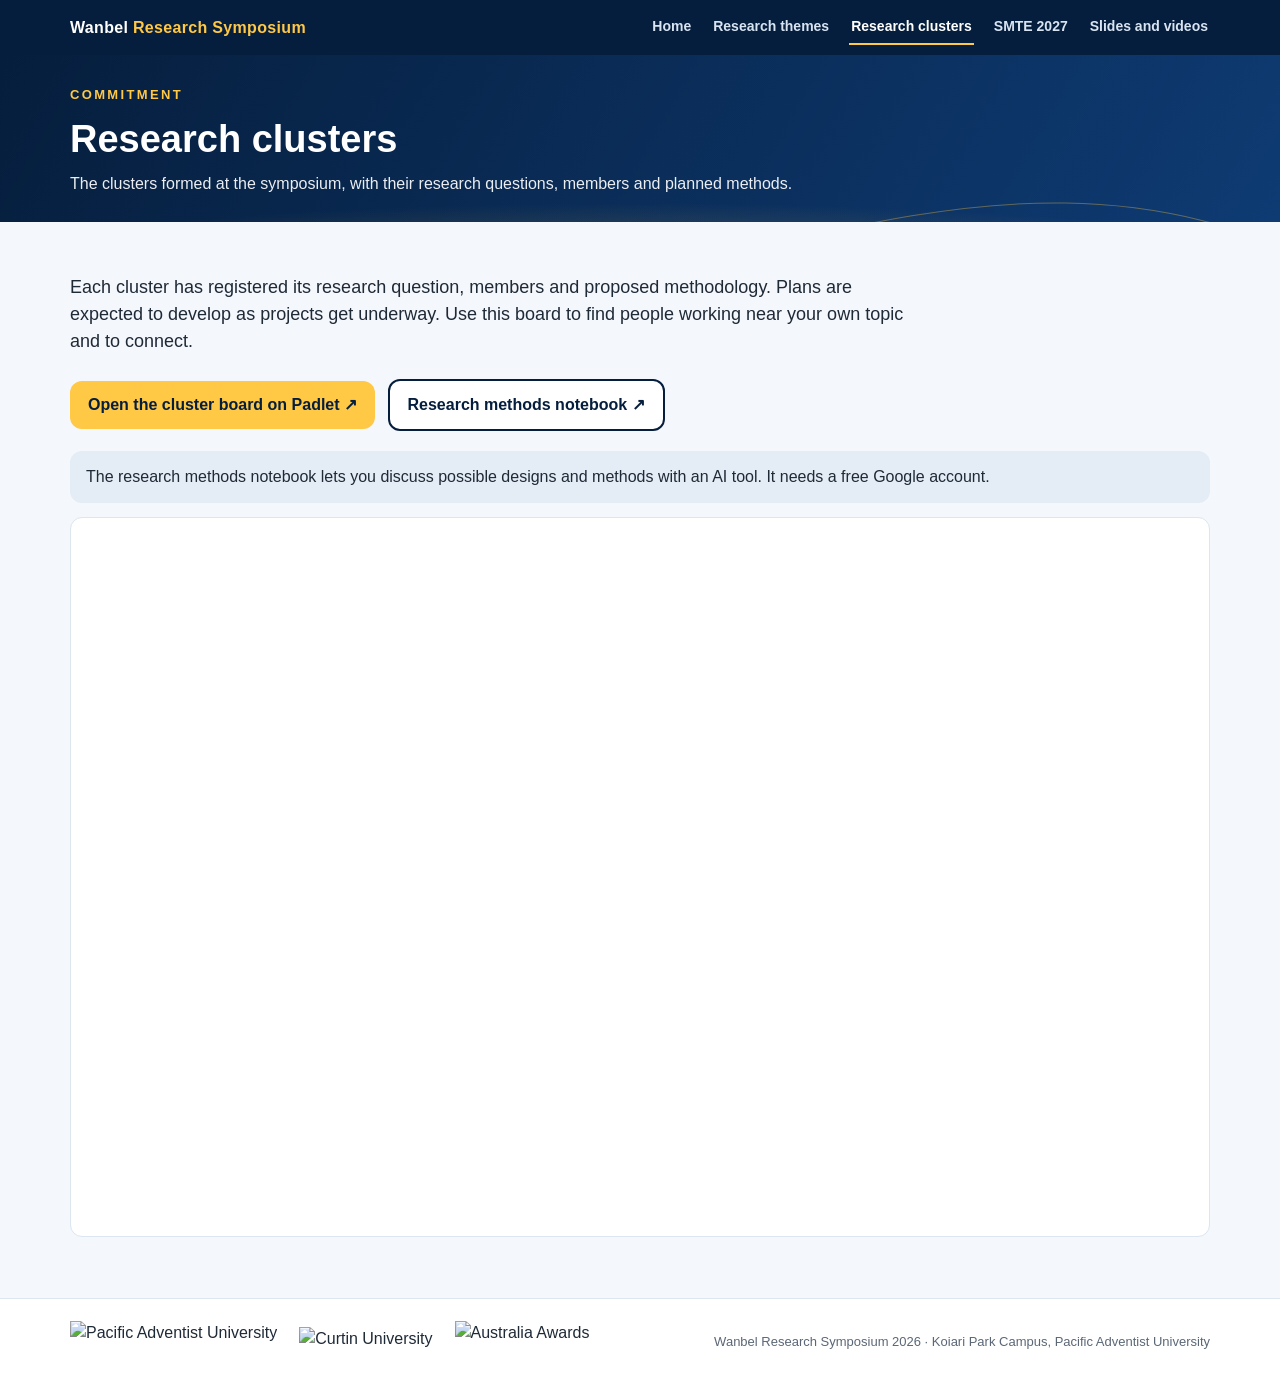
==== clusters.html @ 5c3ede43 "Add files via upload" ====
<!DOCTYPE html><html lang="en"><head><meta charset="utf-8"><meta name="viewport" content="width=device-width, initial-scale=1"><title>Research clusters · Wanbel Research Symposium 2026</title><link rel="stylesheet" href="style.css"></head><body><nav class="top"><div class="wrap"><a class="brand" href="index.html">Wanbel <span>Research Symposium</span></a><a class="l" href="index.html">Home</a><a class="l" href="themes.html">Research themes</a><a class="l on" href="clusters.html">Research clusters</a><a class="l" href="smte2027.html">SMTE 2027</a><a class="l" href="resources.html">Slides and videos</a></div></nav><div class="page-h"><div class="wrap"><div class="kick">Commitment</div><h1>Research clusters</h1><p>The clusters formed at the symposium, with their research questions, members and planned methods.</p></div></div>
<main class="wrap"><section>
<p class="lead">Each cluster has registered its research question, members and proposed methodology. Plans are expected to develop as projects get underway. Use this board to find people working near your own topic and to connect.</p>
<a class="btn" href="https://padlet.com/curtinschoolofeducation/wanbel-research-symposium-2026-research-clusters-s025qxuvh6d6tyvyw1vt" target="_blank" rel="noopener">Open the cluster board on Padlet ↗</a>
<a class="btn alt" href="https://notebook.google.com/notebook/b9a454ba-93ff-4b51-8f4b-78c9e6ec5875" target="_blank" rel="noopener">Research methods notebook ↗</a>
<div class="note">The research methods notebook lets you discuss possible designs and methods with an AI tool. It needs a free Google account.</div>
<iframe class="embed" src="https://padlet.com/embed/s025qxuvh6d6tyvyw1vt" allow="camera;microphone;geolocation" title="Research clusters board"></iframe>
</section></main><footer class="site"><div class="wrap"><img src="pau.png" alt="Pacific Adventist University"><img src="curtin.png" alt="Curtin University"><img src="aa.png" alt="Australia Awards"><div class="small">Wanbel Research Symposium 2026 · Koiari Park Campus, Pacific Adventist University</div></div></footer><script src="site.js"></script></body></html>
---- style.css ----
:root{--navy:#061E3D;--blue:#1867B8;--gold:#FFC845;--ink:#1F2A37;--muted:#5B6776;--bg:#F4F7FB;--line:#DCE5F0;--maroon:#63263C;--cream:#FAF4E8}
*{box-sizing:border-box}html,body{margin:0}
body{font-family:Arial,Helvetica,sans-serif;background:var(--bg);color:var(--ink);line-height:1.5}
a{color:var(--blue)}
.wrap{max-width:1180px;margin:0 auto;padding:0 20px}
.wide{max-width:1880px}
nav.top{background:var(--navy);position:sticky;top:0;z-index:10}
nav.top .wrap{display:flex;flex-wrap:wrap;align-items:center;gap:4px 18px;padding-top:10px;padding-bottom:10px}
nav.top .brand{color:#fff;font-weight:800;text-decoration:none;margin-right:auto;letter-spacing:.02em}
nav.top .brand span{color:var(--gold)}
nav.top a.l{color:#D8E4F2;text-decoration:none;font-size:14px;font-weight:700;padding:6px 2px;border-bottom:2px solid transparent}
nav.top a.l:hover,nav.top a.l.on{color:#fff;border-bottom-color:var(--gold)}
.hero{background:linear-gradient(135deg,var(--navy),var(--blue));color:#fff;padding:56px 0 50px}
.kick{color:var(--gold);font-weight:700;letter-spacing:.18em;font-size:13px;text-transform:uppercase}
.hero h1{font-size:clamp(34px,5vw,60px);line-height:1.05;margin:10px 0 12px}
.hero .sub{font-size:clamp(17px,2vw,22px);font-style:italic;opacity:.95;margin:0 0 18px}
.hero .meta{font-weight:700;font-size:16px}
.page-h{background:linear-gradient(135deg,var(--navy),var(--blue));color:#fff;padding:30px 0 26px}
.page-h h1{margin:6px 0 4px;font-size:clamp(26px,3vw,38px)}
.page-h p{margin:0;opacity:.92}
section{padding:34px 0}
h2{font-size:26px;margin:0 0 14px;color:var(--navy)}
.lead{font-size:18px;max-width:860px}
.cards{display:grid;gap:16px;grid-template-columns:repeat(auto-fit,minmax(250px,1fr))}
.card{background:#fff;border:1px solid var(--line);border-radius:14px;padding:20px;box-shadow:0 1px 3px rgba(6,30,61,.06);text-decoration:none;color:var(--ink);display:block;transition:transform .15s,box-shadow .15s}
a.card:hover{transform:translateY(-2px);box-shadow:0 6px 16px rgba(6,30,61,.12)}
.card .t{font-weight:800;font-size:19px;color:var(--navy);margin:6px 0 6px}
.card .d{color:var(--muted);font-size:15px;margin:0}
.card .go{color:var(--blue);font-weight:700;font-size:14px;margin-top:10px;display:inline-block}
.tag{display:inline-block;background:var(--gold);color:var(--navy);font-weight:800;border-radius:8px;padding:3px 9px;font-size:13px}
.aims{counter-reset:a;list-style:none;padding:0;margin:0;display:grid;gap:12px;grid-template-columns:repeat(auto-fit,minmax(240px,1fr))}
.aims li{counter-increment:a;background:#fff;border-left:5px solid var(--gold);border-radius:10px;padding:14px 16px 14px 54px;position:relative;box-shadow:0 1px 3px rgba(6,30,61,.06)}
.aims li::before{content:counter(a);position:absolute;left:14px;top:14px;width:28px;height:28px;border-radius:50%;background:var(--navy);color:var(--gold);font-weight:800;display:flex;align-items:center;justify-content:center}
.note{background:#fff;border:1px solid var(--line);border-left:6px solid var(--blue);border-radius:10px;padding:14px 16px;margin:14px 0}
.btn{display:inline-block;background:var(--gold);color:var(--navy);font-weight:800;text-decoration:none;border-radius:12px;padding:12px 18px;margin:6px 8px 6px 0}
.btn.alt{background:#fff;border:2px solid var(--navy)}
footer.site{background:#fff;border-top:1px solid var(--line);padding:22px 0 30px;margin-top:20px}
footer.site .wrap{display:flex;flex-wrap:wrap;align-items:center;gap:22px}
footer.site img{height:42px;width:auto}
footer.site img[alt="Curtin University"]{height:30px}
footer.site .small{color:var(--muted);font-size:13px;margin-left:auto}
table{border-collapse:collapse;width:100%;background:#fff;border-radius:10px;overflow:hidden}
td,th{text-align:left;padding:10px 14px;border-bottom:1px solid var(--line)}
th{background:var(--navy);color:#fff;font-size:14px}
.embed{width:100%;height:80vh;min-height:560px;border:1px solid var(--line);border-radius:12px;background:#fff}
.card.deck{padding:0;overflow:hidden}
.card.deck img{width:100%;display:block;aspect-ratio:16/9;object-fit:cover;border-bottom:1px solid var(--line)}
.card.deck .t,.card.deck .d,.card.deck .go{margin-left:18px;margin-right:18px}
.card.deck .go{margin-bottom:16px}

/* ---------- lighter, livelier layer ---------- */
.hero,.page-h{position:relative;overflow:hidden;background:linear-gradient(120deg,#061E3D,#0E3B73,#1867B8,#0B2E5C);background-size:300% 300%;animation:drift 18s ease-in-out infinite}
@keyframes drift{0%{background-position:0% 50%}50%{background-position:100% 50%}100%{background-position:0% 50%}}
.hero::after,.page-h::after{content:"";position:absolute;inset:auto -10% -40px -10%;height:140px;background:radial-gradient(60% 60% at 50% 100%,rgba(255,200,69,.22),transparent 70%);pointer-events:none}
.waves{position:absolute;inset:0;pointer-events:none;opacity:.35}
.waves path{fill:none;stroke:#FFC845;stroke-width:1;animation:wave 12s ease-in-out infinite alternate}
.waves path:nth-child(2){animation-duration:15s;stroke:#8FB3DA}
.waves path:nth-child(3){animation-duration:19s}
@keyframes wave{from{transform:translateX(-40px)}to{transform:translateX(40px)}}
.hero .wrap,.page-h .wrap{position:relative;z-index:2}
.flybird{position:absolute;top:18px;right:-200px;width:150px;z-index:3;pointer-events:none;animation:fly 16s linear infinite}
@keyframes fly{0%{transform:translate(0,0)}45%{transform:translate(calc(-100vw - 260px),40px)}100%{transform:translate(calc(-100vw - 260px),40px)}}
/* open layouts instead of boxes */
.card{background:none;border:none;box-shadow:none;padding:6px 0 0;border-radius:0}
a.card:hover{transform:none;box-shadow:none}
.card .t{font-size:21px;position:relative;display:inline}
a.card .t{background-image:linear-gradient(var(--gold),var(--gold));background-size:0 3px;background-repeat:no-repeat;background-position:0 100%;transition:background-size .35s}
a.card:hover .t{background-size:100% 3px}
.card .go{transition:transform .25s}
a.card:hover .go{transform:translateX(6px)}
.cards{gap:30px 34px}
.card.deck{padding:0;overflow:visible;background:none;border:none}
.card.deck img{border-radius:14px;border:none;box-shadow:0 10px 24px rgba(6,30,61,.18);transition:transform .35s,box-shadow .35s;margin-bottom:12px}
.card.deck:hover img{transform:translateY(-4px) scale(1.02);box-shadow:0 16px 32px rgba(6,30,61,.25)}
.card.deck .t,.card.deck .d,.card.deck .go{margin-left:0;margin-right:0}
.aims li{background:none;box-shadow:none;border-left:none;padding:0 0 0 64px;font-size:18px;font-weight:700;color:var(--navy);min-height:52px}
.aims li::before{width:48px;height:48px;font-size:22px;top:-4px;left:0;background:var(--gold);color:var(--navy)}
.strand{display:flex;gap:16px;align-items:flex-start}
.strand .big{flex:0 0 auto;width:64px;height:64px;border-radius:50%;background:var(--navy);color:var(--gold);font-weight:900;font-size:30px;display:flex;align-items:center;justify-content:center;transition:transform .3s}
.strand:hover .big{transform:rotate(-8deg) scale(1.08)}
.note{border:none;background:rgba(24,103,184,.07);border-radius:12px}
h2{position:relative;padding-bottom:10px}
h2::after{content:"";position:absolute;left:0;bottom:0;width:56px;height:4px;border-radius:2px;background:var(--gold)}
table{box-shadow:0 6px 18px rgba(6,30,61,.08)}
/* reveal on scroll */
.reveal{opacity:0;transform:translateY(26px);transition:opacity .7s ease,transform .7s ease}
.reveal.in{opacity:1;transform:none}
.cards .reveal:nth-child(2){transition-delay:.08s}.cards .reveal:nth-child(3){transition-delay:.16s}.cards .reveal:nth-child(4){transition-delay:.24s}.cards .reveal:nth-child(5){transition-delay:.32s}
@media (prefers-reduced-motion:reduce){.hero,.page-h,.waves path,.flybird{animation:none}.flybird{display:none}.reveal{opacity:1;transform:none;transition:none}}
@media (max-width:700px){.flybird{width:100px}}
.fits{margin-top:12px;display:flex;flex-wrap:wrap;gap:6px;align-items:center}
.fits span{font-size:12px;color:var(--muted);width:100%}
.fit{background:var(--navy);color:var(--gold);font-weight:800;font-size:13px;border-radius:7px;padding:4px 8px;text-decoration:none;transition:transform .2s}
.fit:hover{transform:translateY(-2px)}
.smh{position:relative;overflow:hidden;background:#63263C;color:#fff}
.smin{display:grid;grid-template-columns:minmax(0,1fr) minmax(0,1.05fr);gap:40px;align-items:stretch;padding-top:235px;padding-bottom:70px}
.motif .big{position:relative;z-index:2;font-weight:900;line-height:.86;font-size:clamp(84px,12vw,170px);letter-spacing:-.02em;margin-top:-.07em}
.motif .big span{display:block;color:#FFF9EC}.motif .big .yr{color:#F0D497}
.motif i{font-style:normal}
.smt{display:flex;flex-direction:column;justify-content:space-between;gap:12px}
.bird{position:absolute;left:0;top:0;z-index:1;opacity:0;pointer-events:none;will-change:transform}
.smt .kick{color:#F0D497;margin:0}
.smt h1{font-size:clamp(28px,3.1vw,44px);line-height:1.04;margin:8px 0 0}
.smt .sub{font-size:clamp(16px,1.6vw,20px);font-style:italic;margin:0 0 6px}
.smt .meta{font-weight:700;line-height:1.3}
@media(max-width:820px){.smin{grid-template-columns:1fr;padding-top:175px}}
.birdsvg{position:absolute;inset:0;width:100%;height:100%;z-index:1;pointer-events:none;opacity:0;overflow:visible}
.smh .smin{position:relative;z-index:2}
.perchimg{position:absolute;z-index:1;opacity:0;pointer-events:none;transition:transform .5s ease;height:auto}
.flyerimg{position:absolute;left:0;top:0;z-index:3;opacity:0;pointer-events:none;will-change:transform;height:auto}
.birdcv{position:absolute;inset:0;width:100%;height:100%;z-index:3;pointer-events:none}
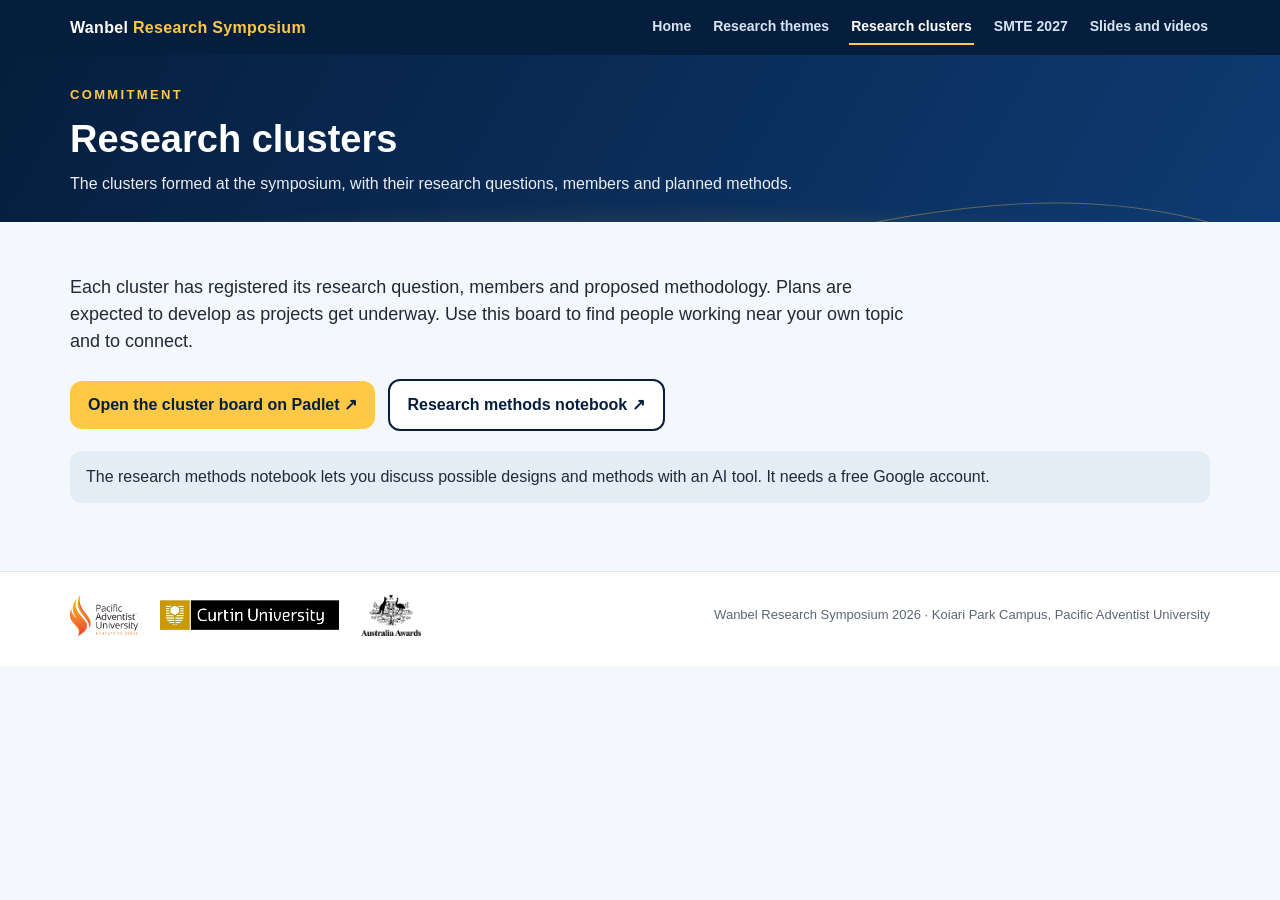
==== commit f21b730c: "Full Wanbel symposium site with images, slides and event photos Co-Authored-By: Claude Opus 5.5 <nor" ====
--- a/clusters.html
+++ b/clusters.html
@@ -1,8 +1,8 @@
-<!DOCTYPE html><html lang="en"><head><meta charset="utf-8"><meta name="viewport" content="width=device-width, initial-scale=1"><title>Research clusters · Wanbel Research Symposium 2026</title><link rel="stylesheet" href="style.css"></head><body><nav class="top"><div class="wrap"><a class="brand" href="index.html">Wanbel <span>Research Symposium</span></a><a class="l" href="index.html">Home</a><a class="l" href="themes.html">Research themes</a><a class="l on" href="clusters.html">Research clusters</a><a class="l" href="smte2027.html">SMTE 2027</a><a class="l" href="resources.html">Slides and videos</a></div></nav><div class="page-h"><div class="wrap"><div class="kick">Commitment</div><h1>Research clusters</h1><p>The clusters formed at the symposium, with their research questions, members and planned methods.</p></div></div>
+<!DOCTYPE html><html lang="en"><head><meta charset="utf-8"><meta name="viewport" content="width=device-width, initial-scale=1"><title>Research clusters · Wanbel Research Symposium 2026</title><link rel="stylesheet" href="assets/style.css"></head><body><nav class="top"><div class="wrap"><a class="brand" href="index.html">Wanbel <span>Research Symposium</span></a><a class="l" href="index.html">Home</a><a class="l" href="themes.html">Research themes</a><a class="l on" href="clusters.html">Research clusters</a><a class="l" href="smte2027.html">SMTE 2027</a><a class="l" href="resources.html">Slides and videos</a></div></nav><div class="page-h"><div class="wrap"><div class="kick">Commitment</div><h1>Research clusters</h1><p>The clusters formed at the symposium, with their research questions, members and planned methods.</p></div></div>
 <main class="wrap"><section>
 <p class="lead">Each cluster has registered its research question, members and proposed methodology. Plans are expected to develop as projects get underway. Use this board to find people working near your own topic and to connect.</p>
 <a class="btn" href="https://padlet.com/curtinschoolofeducation/wanbel-research-symposium-2026-research-clusters-s025qxuvh6d6tyvyw1vt" target="_blank" rel="noopener">Open the cluster board on Padlet ↗</a>
 <a class="btn alt" href="https://notebook.google.com/notebook/b9a454ba-93ff-4b51-8f4b-78c9e6ec5875" target="_blank" rel="noopener">Research methods notebook ↗</a>
 <div class="note">The research methods notebook lets you discuss possible designs and methods with an AI tool. It needs a free Google account.</div>
-<iframe class="embed" src="https://padlet.com/embed/s025qxuvh6d6tyvyw1vt" allow="camera;microphone;geolocation" title="Research clusters board"></iframe>
-</section></main><footer class="site"><div class="wrap"><img src="pau.png" alt="Pacific Adventist University"><img src="curtin.png" alt="Curtin University"><img src="aa.png" alt="Australia Awards"><div class="small">Wanbel Research Symposium 2026 · Koiari Park Campus, Pacific Adventist University</div></div></footer><script src="site.js"></script></body></html>+
+</section></main><footer class="site"><div class="wrap"><img src="assets/pau.png" alt="Pacific Adventist University"><img src="assets/curtin.png" alt="Curtin University"><img src="assets/aa.png" alt="Australia Awards"><div class="small">Wanbel Research Symposium 2026 · Koiari Park Campus, Pacific Adventist University</div></div></footer><script src="assets/site.js"></script></body></html>
--- a/assets/style.css
+++ b/assets/style.css
@@ -0,0 +1,113 @@
+:root{--navy:#061E3D;--blue:#1867B8;--gold:#FFC845;--ink:#1F2A37;--muted:#5B6776;--bg:#F4F7FB;--line:#DCE5F0;--maroon:#63263C;--cream:#FAF4E8}
+*{box-sizing:border-box}html,body{margin:0}
+body{font-family:Arial,Helvetica,sans-serif;background:var(--bg);color:var(--ink);line-height:1.5}
+a{color:var(--blue)}
+.wrap{max-width:1180px;margin:0 auto;padding:0 20px}
+.wide{max-width:1880px}
+nav.top{background:var(--navy);position:sticky;top:0;z-index:10}
+nav.top .wrap{display:flex;flex-wrap:wrap;align-items:center;gap:4px 18px;padding-top:10px;padding-bottom:10px}
+nav.top .brand{color:#fff;font-weight:800;text-decoration:none;margin-right:auto;letter-spacing:.02em}
+nav.top .brand span{color:var(--gold)}
+nav.top a.l{color:#D8E4F2;text-decoration:none;font-size:14px;font-weight:700;padding:6px 2px;border-bottom:2px solid transparent}
+nav.top a.l:hover,nav.top a.l.on{color:#fff;border-bottom-color:var(--gold)}
+.hero{background:linear-gradient(135deg,var(--navy),var(--blue));color:#fff;padding:56px 0 50px}
+.kick{color:var(--gold);font-weight:700;letter-spacing:.18em;font-size:13px;text-transform:uppercase}
+.hero h1{font-size:clamp(34px,5vw,60px);line-height:1.05;margin:10px 0 12px}
+.hero .sub{font-size:clamp(17px,2vw,22px);font-style:italic;opacity:.95;margin:0 0 18px}
+.hero .meta{font-weight:700;font-size:16px}
+.page-h{background:linear-gradient(135deg,var(--navy),var(--blue));color:#fff;padding:30px 0 26px}
+.page-h h1{margin:6px 0 4px;font-size:clamp(26px,3vw,38px)}
+.page-h p{margin:0;opacity:.92}
+section{padding:34px 0}
+h2{font-size:26px;margin:0 0 14px;color:var(--navy)}
+.lead{font-size:18px;max-width:860px}
+.cards{display:grid;gap:16px;grid-template-columns:repeat(auto-fit,minmax(250px,1fr))}
+.card{background:#fff;border:1px solid var(--line);border-radius:14px;padding:20px;box-shadow:0 1px 3px rgba(6,30,61,.06);text-decoration:none;color:var(--ink);display:block;transition:transform .15s,box-shadow .15s}
+a.card:hover{transform:translateY(-2px);box-shadow:0 6px 16px rgba(6,30,61,.12)}
+.card .t{font-weight:800;font-size:19px;color:var(--navy);margin:6px 0 6px}
+.card .d{color:var(--muted);font-size:15px;margin:0}
+.card .go{color:var(--blue);font-weight:700;font-size:14px;margin-top:10px;display:inline-block}
+.tag{display:inline-block;background:var(--gold);color:var(--navy);font-weight:800;border-radius:8px;padding:3px 9px;font-size:13px}
+.aims{counter-reset:a;list-style:none;padding:0;margin:0;display:grid;gap:12px;grid-template-columns:repeat(auto-fit,minmax(240px,1fr))}
+.aims li{counter-increment:a;background:#fff;border-left:5px solid var(--gold);border-radius:10px;padding:14px 16px 14px 54px;position:relative;box-shadow:0 1px 3px rgba(6,30,61,.06)}
+.aims li::before{content:counter(a);position:absolute;left:14px;top:14px;width:28px;height:28px;border-radius:50%;background:var(--navy);color:var(--gold);font-weight:800;display:flex;align-items:center;justify-content:center}
+.note{background:#fff;border:1px solid var(--line);border-left:6px solid var(--blue);border-radius:10px;padding:14px 16px;margin:14px 0}
+.btn{display:inline-block;background:var(--gold);color:var(--navy);font-weight:800;text-decoration:none;border-radius:12px;padding:12px 18px;margin:6px 8px 6px 0}
+.btn.alt{background:#fff;border:2px solid var(--navy)}
+footer.site{background:#fff;border-top:1px solid var(--line);padding:22px 0 30px;margin-top:20px}
+footer.site .wrap{display:flex;flex-wrap:wrap;align-items:center;gap:22px}
+footer.site img{height:42px;width:auto}
+footer.site img[alt="Curtin University"]{height:30px}
+footer.site .small{color:var(--muted);font-size:13px;margin-left:auto}
+table{border-collapse:collapse;width:100%;background:#fff;border-radius:10px;overflow:hidden}
+td,th{text-align:left;padding:10px 14px;border-bottom:1px solid var(--line)}
+th{background:var(--navy);color:#fff;font-size:14px}
+.embed{width:100%;height:80vh;min-height:560px;border:1px solid var(--line);border-radius:12px;background:#fff}
+.card.deck{padding:0;overflow:hidden}
+.card.deck img{width:100%;display:block;aspect-ratio:16/9;object-fit:cover;border-bottom:1px solid var(--line)}
+.card.deck .t,.card.deck .d,.card.deck .go{margin-left:18px;margin-right:18px}
+.card.deck .go{margin-bottom:16px}
+
+/* ---------- lighter, livelier layer ---------- */
+.hero,.page-h{position:relative;overflow:hidden;background:linear-gradient(120deg,#061E3D,#0E3B73,#1867B8,#0B2E5C);background-size:300% 300%;animation:drift 18s ease-in-out infinite}
+@keyframes drift{0%{background-position:0% 50%}50%{background-position:100% 50%}100%{background-position:0% 50%}}
+.hero::after,.page-h::after{content:"";position:absolute;inset:auto -10% -40px -10%;height:140px;background:radial-gradient(60% 60% at 50% 100%,rgba(255,200,69,.22),transparent 70%);pointer-events:none}
+.waves{position:absolute;inset:0;pointer-events:none;opacity:.35}
+.waves path{fill:none;stroke:#FFC845;stroke-width:1;animation:wave 12s ease-in-out infinite alternate}
+.waves path:nth-child(2){animation-duration:15s;stroke:#8FB3DA}
+.waves path:nth-child(3){animation-duration:19s}
+@keyframes wave{from{transform:translateX(-40px)}to{transform:translateX(40px)}}
+.hero .wrap,.page-h .wrap{position:relative;z-index:2}
+.flybird{position:absolute;top:18px;right:-200px;width:150px;z-index:3;pointer-events:none;animation:fly 16s linear infinite}
+@keyframes fly{0%{transform:translate(0,0)}45%{transform:translate(calc(-100vw - 260px),40px)}100%{transform:translate(calc(-100vw - 260px),40px)}}
+/* open layouts instead of boxes */
+.card{background:none;border:none;box-shadow:none;padding:6px 0 0;border-radius:0}
+a.card:hover{transform:none;box-shadow:none}
+.card .t{font-size:21px;position:relative;display:inline}
+a.card .t{background-image:linear-gradient(var(--gold),var(--gold));background-size:0 3px;background-repeat:no-repeat;background-position:0 100%;transition:background-size .35s}
+a.card:hover .t{background-size:100% 3px}
+.card .go{transition:transform .25s}
+a.card:hover .go{transform:translateX(6px)}
+.cards{gap:30px 34px}
+.card.deck{padding:0;overflow:visible;background:none;border:none}
+.card.deck img{border-radius:14px;border:none;box-shadow:0 10px 24px rgba(6,30,61,.18);transition:transform .35s,box-shadow .35s;margin-bottom:12px}
+.card.deck:hover img{transform:translateY(-4px) scale(1.02);box-shadow:0 16px 32px rgba(6,30,61,.25)}
+.card.deck .t,.card.deck .d,.card.deck .go{margin-left:0;margin-right:0}
+.aims li{background:none;box-shadow:none;border-left:none;padding:0 0 0 64px;font-size:18px;font-weight:700;color:var(--navy);min-height:52px}
+.aims li::before{width:48px;height:48px;font-size:22px;top:-4px;left:0;background:var(--gold);color:var(--navy)}
+.strand{display:flex;gap:16px;align-items:flex-start}
+.strand .big{flex:0 0 auto;width:64px;height:64px;border-radius:50%;background:var(--navy);color:var(--gold);font-weight:900;font-size:30px;display:flex;align-items:center;justify-content:center;transition:transform .3s}
+.strand:hover .big{transform:rotate(-8deg) scale(1.08)}
+.note{border:none;background:rgba(24,103,184,.07);border-radius:12px}
+h2{position:relative;padding-bottom:10px}
+h2::after{content:"";position:absolute;left:0;bottom:0;width:56px;height:4px;border-radius:2px;background:var(--gold)}
+table{box-shadow:0 6px 18px rgba(6,30,61,.08)}
+/* reveal on scroll */
+.reveal{opacity:0;transform:translateY(26px);transition:opacity .7s ease,transform .7s ease}
+.reveal.in{opacity:1;transform:none}
+.cards .reveal:nth-child(2){transition-delay:.08s}.cards .reveal:nth-child(3){transition-delay:.16s}.cards .reveal:nth-child(4){transition-delay:.24s}.cards .reveal:nth-child(5){transition-delay:.32s}
+@media (prefers-reduced-motion:reduce){.hero,.page-h,.waves path,.flybird{animation:none}.flybird{display:none}.reveal{opacity:1;transform:none;transition:none}}
+@media (max-width:700px){.flybird{width:100px}}
+.fits{margin-top:12px;display:flex;flex-wrap:wrap;gap:6px;align-items:center}
+.fits span{font-size:12px;color:var(--muted);width:100%}
+.fit{background:var(--navy);color:var(--gold);font-weight:800;font-size:13px;border-radius:7px;padding:4px 8px;text-decoration:none;transition:transform .2s}
+.fit:hover{transform:translateY(-2px)}
+.smh{position:relative;overflow:hidden;background:#63263C;color:#fff}
+.smin{display:grid;grid-template-columns:minmax(0,1fr) minmax(0,1.05fr);gap:40px;align-items:stretch;padding-top:235px;padding-bottom:70px}
+.motif .big{position:relative;z-index:2;font-weight:900;line-height:.86;font-size:clamp(84px,12vw,170px);letter-spacing:-.02em;margin-top:-.07em}
+.motif .big span{display:block;color:#FFF9EC}.motif .big .yr{color:#F0D497}
+.motif i{font-style:normal}
+.smt{display:flex;flex-direction:column;justify-content:space-between;gap:12px}
+.bird{position:absolute;left:0;top:0;z-index:1;opacity:0;pointer-events:none;will-change:transform}
+.smt .kick{color:#F0D497;margin:0}
+.smt h1{font-size:clamp(28px,3.1vw,44px);line-height:1.04;margin:8px 0 0}
+.smt .sub{font-size:clamp(16px,1.6vw,20px);font-style:italic;margin:0 0 6px}
+.smt .meta{font-weight:700;line-height:1.3}
+@media(max-width:820px){.smin{grid-template-columns:1fr;padding-top:175px}}
+.birdsvg{position:absolute;inset:0;width:100%;height:100%;z-index:1;pointer-events:none;opacity:0;overflow:visible}
+.smh .smin{position:relative;z-index:2}
+.perchimg{position:absolute;z-index:1;opacity:0;pointer-events:none;transition:transform .5s ease;height:auto}
+.flyerimg{position:absolute;left:0;top:0;z-index:3;opacity:0;pointer-events:none;will-change:transform;height:auto}
+.birdcv{position:absolute;inset:0;width:100%;height:100%;z-index:3;pointer-events:none}
+.pg{display:grid;gap:12px;grid-template-columns:repeat(auto-fill,minmax(260px,1fr))}
+.pg img,.pg video{width:100%;aspect-ratio:4/3;object-fit:cover;border-radius:12px;display:block;background:#000}
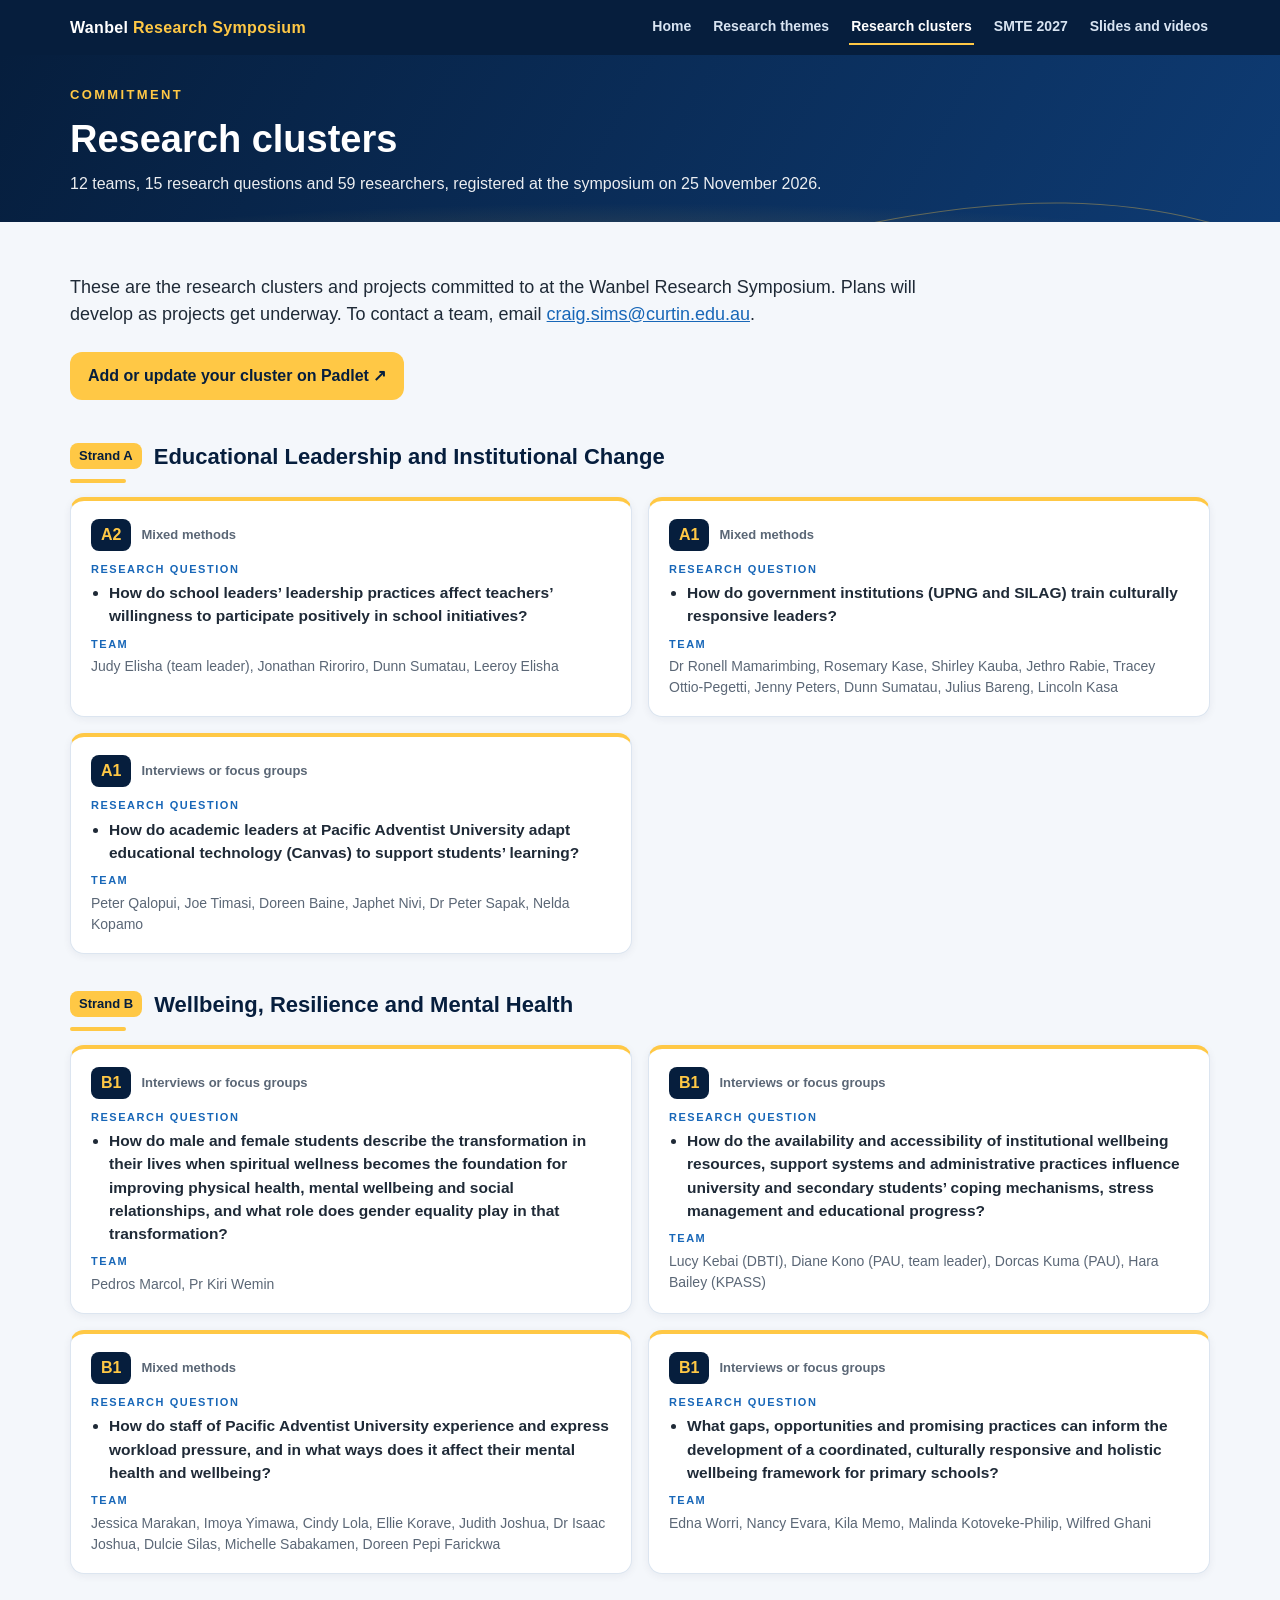
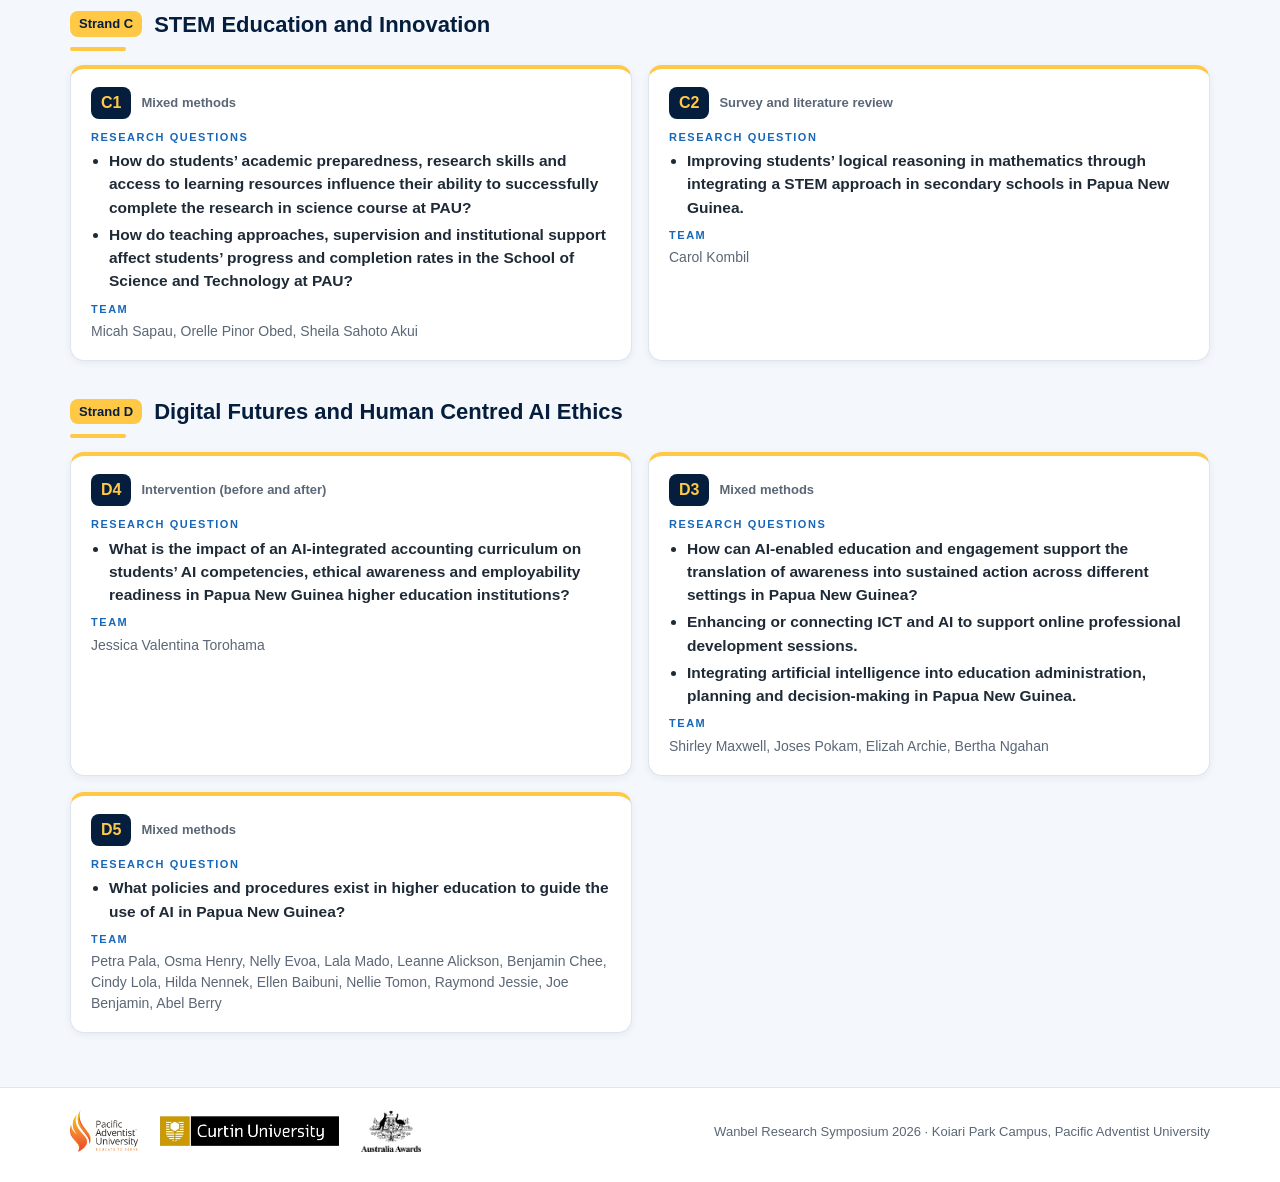
==== commit 1e312f3f: "Add research clusters and Day 3 student presentations Co-Authored-By: Claude Opus 5.5 <noreply@anthr" ====
--- a/clusters.html
+++ b/clusters.html
@@ -1,8 +1,5 @@
-<!DOCTYPE html><html lang="en"><head><meta charset="utf-8"><meta name="viewport" content="width=device-width, initial-scale=1"><title>Research clusters · Wanbel Research Symposium 2026</title><link rel="stylesheet" href="assets/style.css"></head><body><nav class="top"><div class="wrap"><a class="brand" href="index.html">Wanbel <span>Research Symposium</span></a><a class="l" href="index.html">Home</a><a class="l" href="themes.html">Research themes</a><a class="l on" href="clusters.html">Research clusters</a><a class="l" href="smte2027.html">SMTE 2027</a><a class="l" href="resources.html">Slides and videos</a></div></nav><div class="page-h"><div class="wrap"><div class="kick">Commitment</div><h1>Research clusters</h1><p>The clusters formed at the symposium, with their research questions, members and planned methods.</p></div></div>
+<!DOCTYPE html><html lang="en"><head><meta charset="utf-8"><meta name="viewport" content="width=device-width, initial-scale=1"><title>Research clusters · Wanbel Research Symposium 2026</title><link rel="stylesheet" href="assets/style.css"></head><body><nav class="top"><div class="wrap"><a class="brand" href="index.html">Wanbel <span>Research Symposium</span></a><a class="l" href="index.html">Home</a><a class="l" href="themes.html">Research themes</a><a class="l on" href="clusters.html">Research clusters</a><a class="l" href="smte2027.html">SMTE 2027</a><a class="l" href="resources.html">Slides and videos</a></div></nav><div class="page-h"><div class="wrap"><div class="kick">Commitment</div><h1>Research clusters</h1><p>12 teams, 15 research questions and 59 researchers, registered at the symposium on 25 November 2026.</p></div></div>
 <main class="wrap"><section>
-<p class="lead">Each cluster has registered its research question, members and proposed methodology. Plans are expected to develop as projects get underway. Use this board to find people working near your own topic and to connect.</p>
-<a class="btn" href="https://padlet.com/curtinschoolofeducation/wanbel-research-symposium-2026-research-clusters-s025qxuvh6d6tyvyw1vt" target="_blank" rel="noopener">Open the cluster board on Padlet ↗</a>
-<a class="btn alt" href="https://notebook.google.com/notebook/b9a454ba-93ff-4b51-8f4b-78c9e6ec5875" target="_blank" rel="noopener">Research methods notebook ↗</a>
-<div class="note">The research methods notebook lets you discuss possible designs and methods with an AI tool. It needs a free Google account.</div>
-
-</section></main><footer class="site"><div class="wrap"><img src="assets/pau.png" alt="Pacific Adventist University"><img src="assets/curtin.png" alt="Curtin University"><img src="assets/aa.png" alt="Australia Awards"><div class="small">Wanbel Research Symposium 2026 · Koiari Park Campus, Pacific Adventist University</div></div></footer><script src="assets/site.js"></script></body></html>+<p class="lead">These are the research clusters and projects committed to at the Wanbel Research Symposium. Plans will develop as projects get underway. To contact a team, email <a href="mailto:craig.sims@curtin.edu.au">craig.sims@curtin.edu.au</a>.</p>
+<a class="btn" href="https://padlet.com/curtinschoolofeducation/wanbel-research-symposium-2026-research-clusters-s025qxuvh6d6tyvyw1vt" target="_blank" rel="noopener">Add or update your cluster on Padlet ↗</a>
+<h2 class="strandh"><span class="tag">Strand A</span> Educational Leadership and Institutional Change</h2><div class="clist"><article class="cl"><div class="clh"><a class="chipc" href="themes.html#A2">A2</a><span class="meth">Mixed methods</span></div><div class="lab">Research question</div><ul class="q"><li>How do school leaders’ leadership practices affect teachers’ willingness to participate positively in school initiatives?</li></ul><div class="lab">Team</div><p class="mem">Judy Elisha (team leader), Jonathan Riroriro, Dunn Sumatau, Leeroy Elisha</p></article><article class="cl"><div class="clh"><a class="chipc" href="themes.html#A1">A1</a><span class="meth">Mixed methods</span></div><div class="lab">Research question</div><ul class="q"><li>How do government institutions (UPNG and SILAG) train culturally responsive leaders?</li></ul><div class="lab">Team</div><p class="mem">Dr Ronell Mamarimbing, Rosemary Kase, Shirley Kauba, Jethro Rabie, Tracey Ottio-Pegetti, Jenny Peters, Dunn Sumatau, Julius Bareng, Lincoln Kasa</p></article><article class="cl"><div class="clh"><a class="chipc" href="themes.html#A1">A1</a><span class="meth">Interviews or focus groups</span></div><div class="lab">Research question</div><ul class="q"><li>How do academic leaders at Pacific Adventist University adapt educational technology (Canvas) to support students’ learning?</li></ul><div class="lab">Team</div><p class="mem">Peter Qalopui, Joe Timasi, Doreen Baine, Japhet Nivi, Dr Peter Sapak, Nelda Kopamo</p></article></div><h2 class="strandh"><span class="tag">Strand B</span> Wellbeing, Resilience and Mental Health</h2><div class="clist"><article class="cl"><div class="clh"><a class="chipc" href="themes.html#B1">B1</a><span class="meth">Interviews or focus groups</span></div><div class="lab">Research question</div><ul class="q"><li>How do male and female students describe the transformation in their lives when spiritual wellness becomes the foundation for improving physical health, mental wellbeing and social relationships, and what role does gender equality play in that transformation?</li></ul><div class="lab">Team</div><p class="mem">Pedros Marcol, Pr Kiri Wemin</p></article><article class="cl"><div class="clh"><a class="chipc" href="themes.html#B1">B1</a><span class="meth">Interviews or focus groups</span></div><div class="lab">Research question</div><ul class="q"><li>How do the availability and accessibility of institutional wellbeing resources, support systems and administrative practices influence university and secondary students’ coping mechanisms, stress management and educational progress?</li></ul><div class="lab">Team</div><p class="mem">Lucy Kebai (DBTI), Diane Kono (PAU, team leader), Dorcas Kuma (PAU), Hara Bailey (KPASS)</p></article><article class="cl"><div class="clh"><a class="chipc" href="themes.html#B1">B1</a><span class="meth">Mixed methods</span></div><div class="lab">Research question</div><ul class="q"><li>How do staff of Pacific Adventist University experience and express workload pressure, and in what ways does it affect their mental health and wellbeing?</li></ul><div class="lab">Team</div><p class="mem">Jessica Marakan, Imoya Yimawa, Cindy Lola, Ellie Korave, Judith Joshua, Dr Isaac Joshua, Dulcie Silas, Michelle Sabakamen, Doreen Pepi Farickwa</p></article><article class="cl"><div class="clh"><a class="chipc" href="themes.html#B1">B1</a><span class="meth">Interviews or focus groups</span></div><div class="lab">Research question</div><ul class="q"><li>What gaps, opportunities and promising practices can inform the development of a coordinated, culturally responsive and holistic wellbeing framework for primary schools?</li></ul><div class="lab">Team</div><p class="mem">Edna Worri, Nancy Evara, Kila Memo, Malinda Kotoveke-Philip, Wilfred Ghani</p></article></div><h2 class="strandh"><span class="tag">Strand C</span> STEM Education and Innovation</h2><div class="clist"><article class="cl"><div class="clh"><a class="chipc" href="themes.html#C1">C1</a><span class="meth">Mixed methods</span></div><div class="lab">Research questions</div><ul class="q"><li>How do students’ academic preparedness, research skills and access to learning resources influence their ability to successfully complete the research in science course at PAU?</li><li>How do teaching approaches, supervision and institutional support affect students’ progress and completion rates in the School of Science and Technology at PAU?</li></ul><div class="lab">Team</div><p class="mem">Micah Sapau, Orelle Pinor Obed, Sheila Sahoto Akui</p></article><article class="cl"><div class="clh"><a class="chipc" href="themes.html#C2">C2</a><span class="meth">Survey and literature review</span></div><div class="lab">Research question</div><ul class="q"><li>Improving students’ logical reasoning in mathematics through integrating a STEM approach in secondary schools in Papua New Guinea.</li></ul><div class="lab">Team</div><p class="mem">Carol Kombil</p></article></div><h2 class="strandh"><span class="tag">Strand D</span> Digital Futures and Human Centred AI Ethics</h2><div class="clist"><article class="cl"><div class="clh"><a class="chipc" href="themes.html#D4">D4</a><span class="meth">Intervention (before and after)</span></div><div class="lab">Research question</div><ul class="q"><li>What is the impact of an AI-integrated accounting curriculum on students’ AI competencies, ethical awareness and employability readiness in Papua New Guinea higher education institutions?</li></ul><div class="lab">Team</div><p class="mem">Jessica Valentina Torohama</p></article><article class="cl"><div class="clh"><a class="chipc" href="themes.html#D3">D3</a><span class="meth">Mixed methods</span></div><div class="lab">Research questions</div><ul class="q"><li>How can AI-enabled education and engagement support the translation of awareness into sustained action across different settings in Papua New Guinea?</li><li>Enhancing or connecting ICT and AI to support online professional development sessions.</li><li>Integrating artificial intelligence into education administration, planning and decision-making in Papua New Guinea.</li></ul><div class="lab">Team</div><p class="mem">Shirley Maxwell, Joses Pokam, Elizah Archie, Bertha Ngahan</p></article><article class="cl"><div class="clh"><a class="chipc" href="themes.html#D5">D5</a><span class="meth">Mixed methods</span></div><div class="lab">Research question</div><ul class="q"><li>What policies and procedures exist in higher education to guide the use of AI in Papua New Guinea?</li></ul><div class="lab">Team</div><p class="mem">Petra Pala, Osma Henry, Nelly Evoa, Lala Mado, Leanne Alickson, Benjamin Chee, Cindy Lola, Hilda Nennek, Ellen Baibuni, Nellie Tomon, Raymond Jessie, Joe Benjamin, Abel Berry</p></article></div></section></main><footer class="site"><div class="wrap"><img src="assets/pau.png" alt="Pacific Adventist University"><img src="assets/curtin.png" alt="Curtin University"><img src="assets/aa.png" alt="Australia Awards"><div class="small">Wanbel Research Symposium 2026 · Koiari Park Campus, Pacific Adventist University</div></div></footer><script src="assets/site.js"></script></body></html>
--- a/assets/style.css
+++ b/assets/style.css
@@ -111,3 +111,14 @@
 .birdcv{position:absolute;inset:0;width:100%;height:100%;z-index:3;pointer-events:none}
 .pg{display:grid;gap:12px;grid-template-columns:repeat(auto-fill,minmax(260px,1fr))}
 .pg img,.pg video{width:100%;aspect-ratio:4/3;object-fit:cover;border-radius:12px;display:block;background:#000}
+.sub3{font-size:20px;color:var(--navy);margin:18px 0 14px}
+.card.deck .go{display:inline-block;margin-top:6px}
+.strandh{display:flex;align-items:center;gap:12px;font-size:22px;margin:34px 0 14px}
+.clist{display:grid;gap:16px;grid-template-columns:repeat(auto-fill,minmax(min(100%,420px),1fr))}
+.cl{background:#fff;border:1px solid var(--line);border-radius:14px;padding:18px 20px;box-shadow:0 2px 8px rgba(6,30,61,.06);border-top:4px solid var(--gold)}
+.clh{display:flex;align-items:center;gap:10px;margin-bottom:10px}
+.chipc{background:var(--navy);color:var(--gold);font-weight:800;border-radius:8px;padding:4px 10px;text-decoration:none}
+.meth{font-size:13px;color:var(--muted);font-weight:700}
+.cl .lab{font-size:11px;letter-spacing:.14em;text-transform:uppercase;color:var(--blue);font-weight:700;margin-top:8px}
+.cl ul.q{margin:4px 0 0;padding-left:18px}.cl ul.q li{margin:4px 0;font-size:15.5px;font-weight:700;color:var(--ink)}
+.cl .mem{margin:4px 0 0;font-size:14px;color:var(--muted)}
